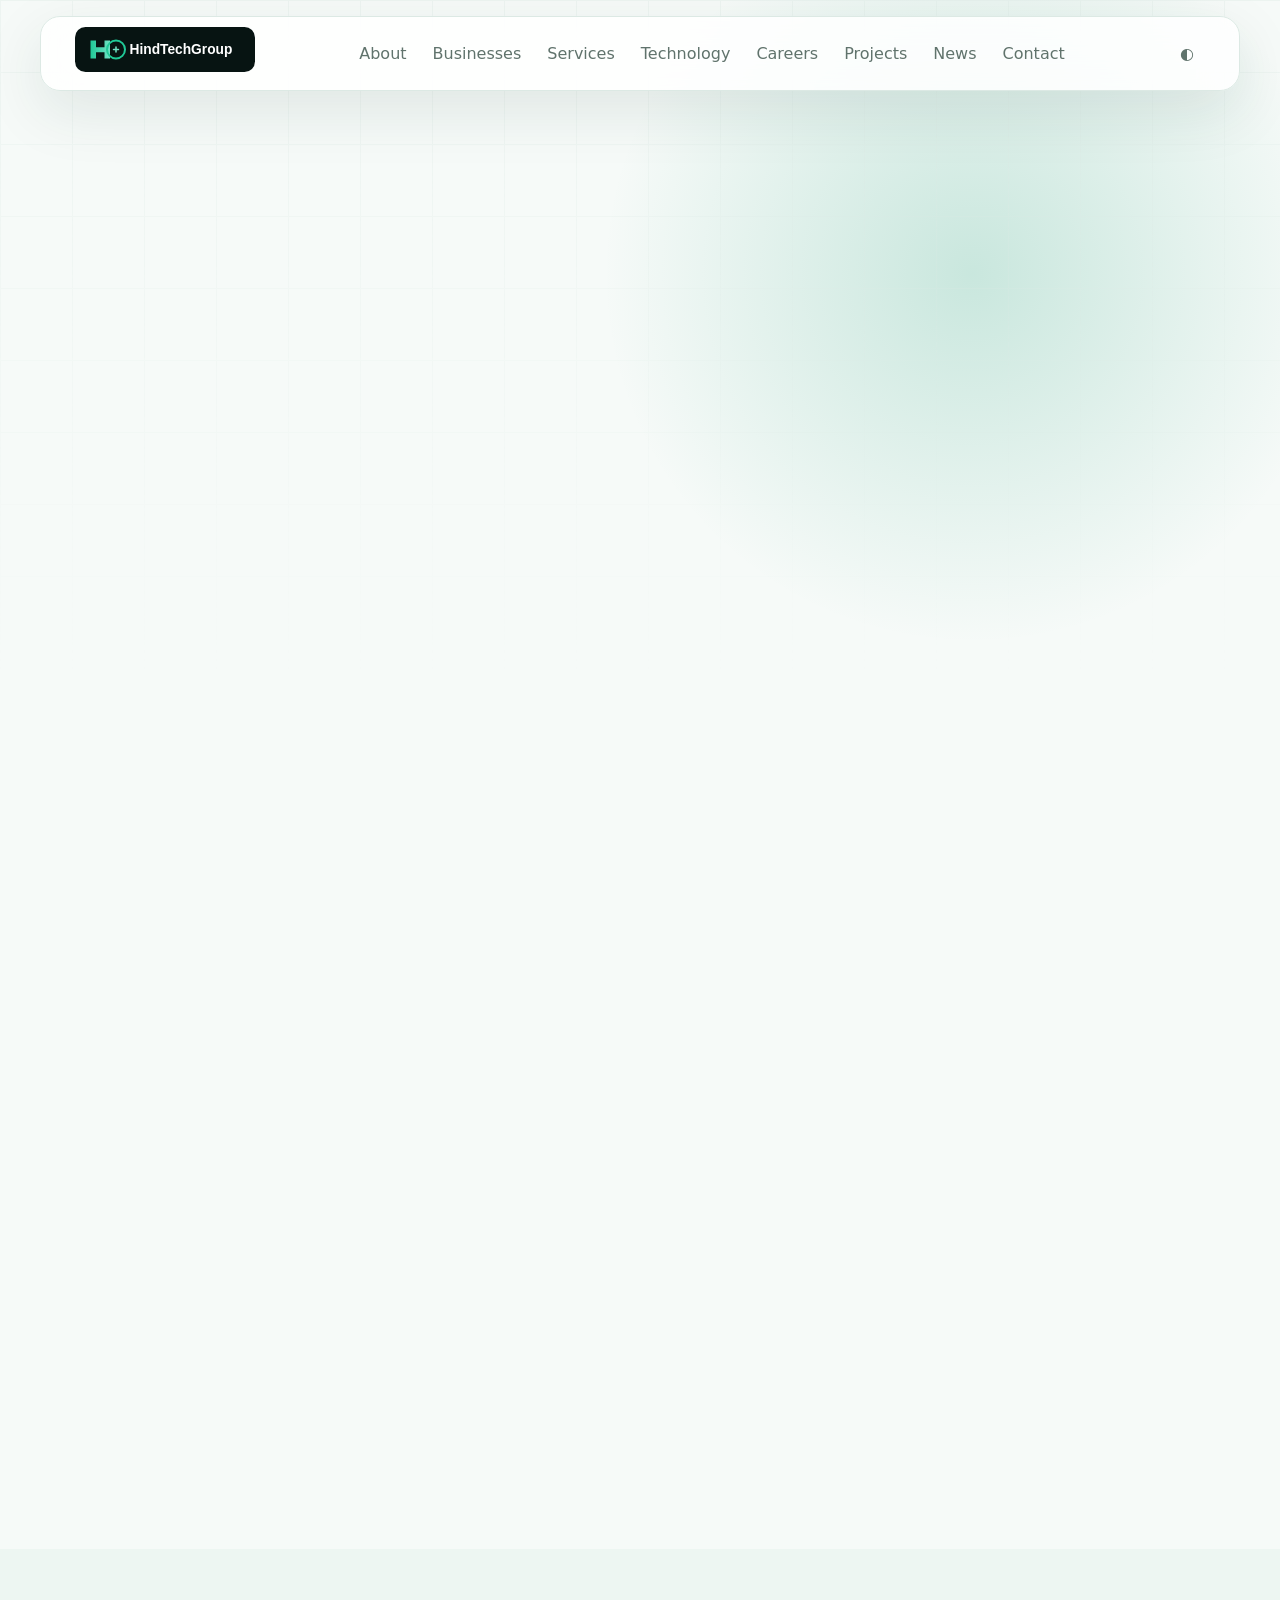
==== index.html @ c5f5387b "Add deployment and SEO files" ====
<!doctype html><html lang="en"><head><meta charset="utf-8"><meta name="viewport" content="width=device-width,initial-scale=1"><meta http-equiv="refresh" content="0; url=View/index.html"><link rel="canonical" href="https://hindtechgroup.com/"><title>HindTechGroup</title></head><body><p>Opening HindTechGroup… <a href="View/index.html">Continue</a></p></body></html>
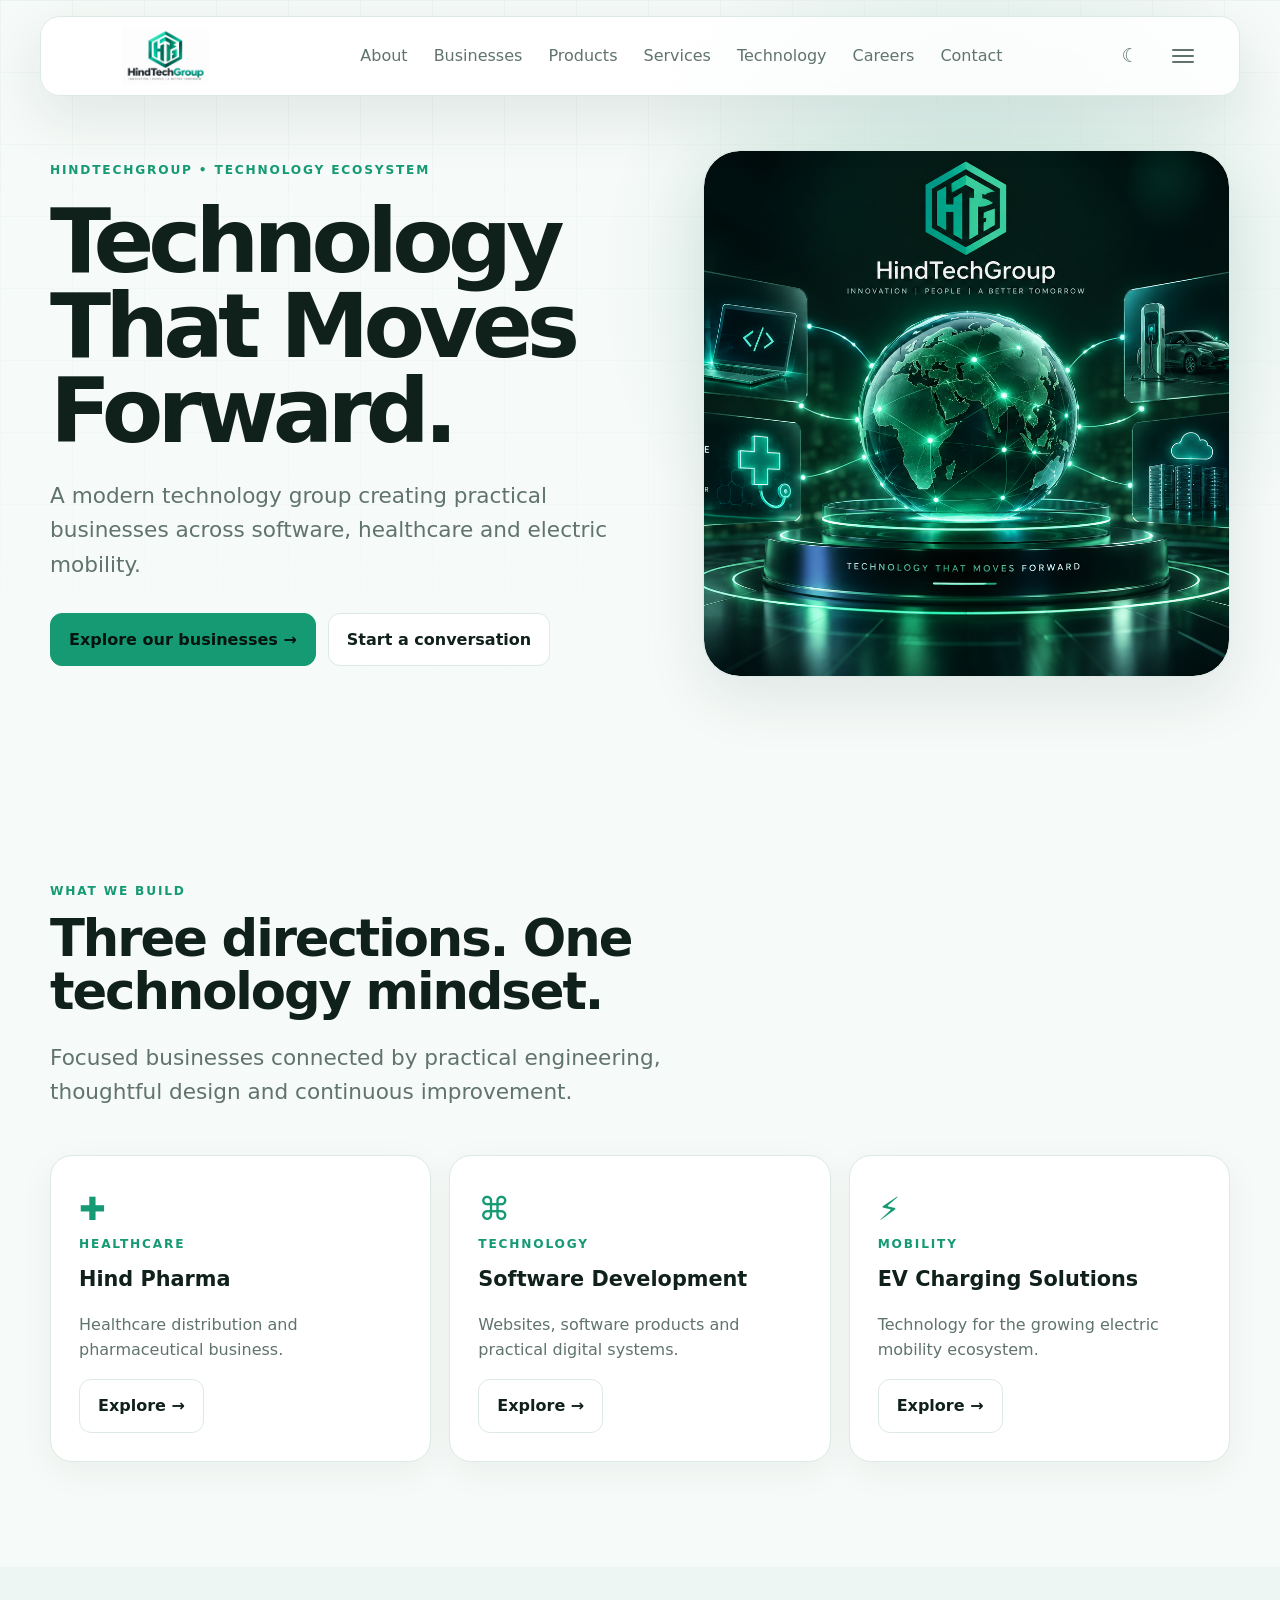
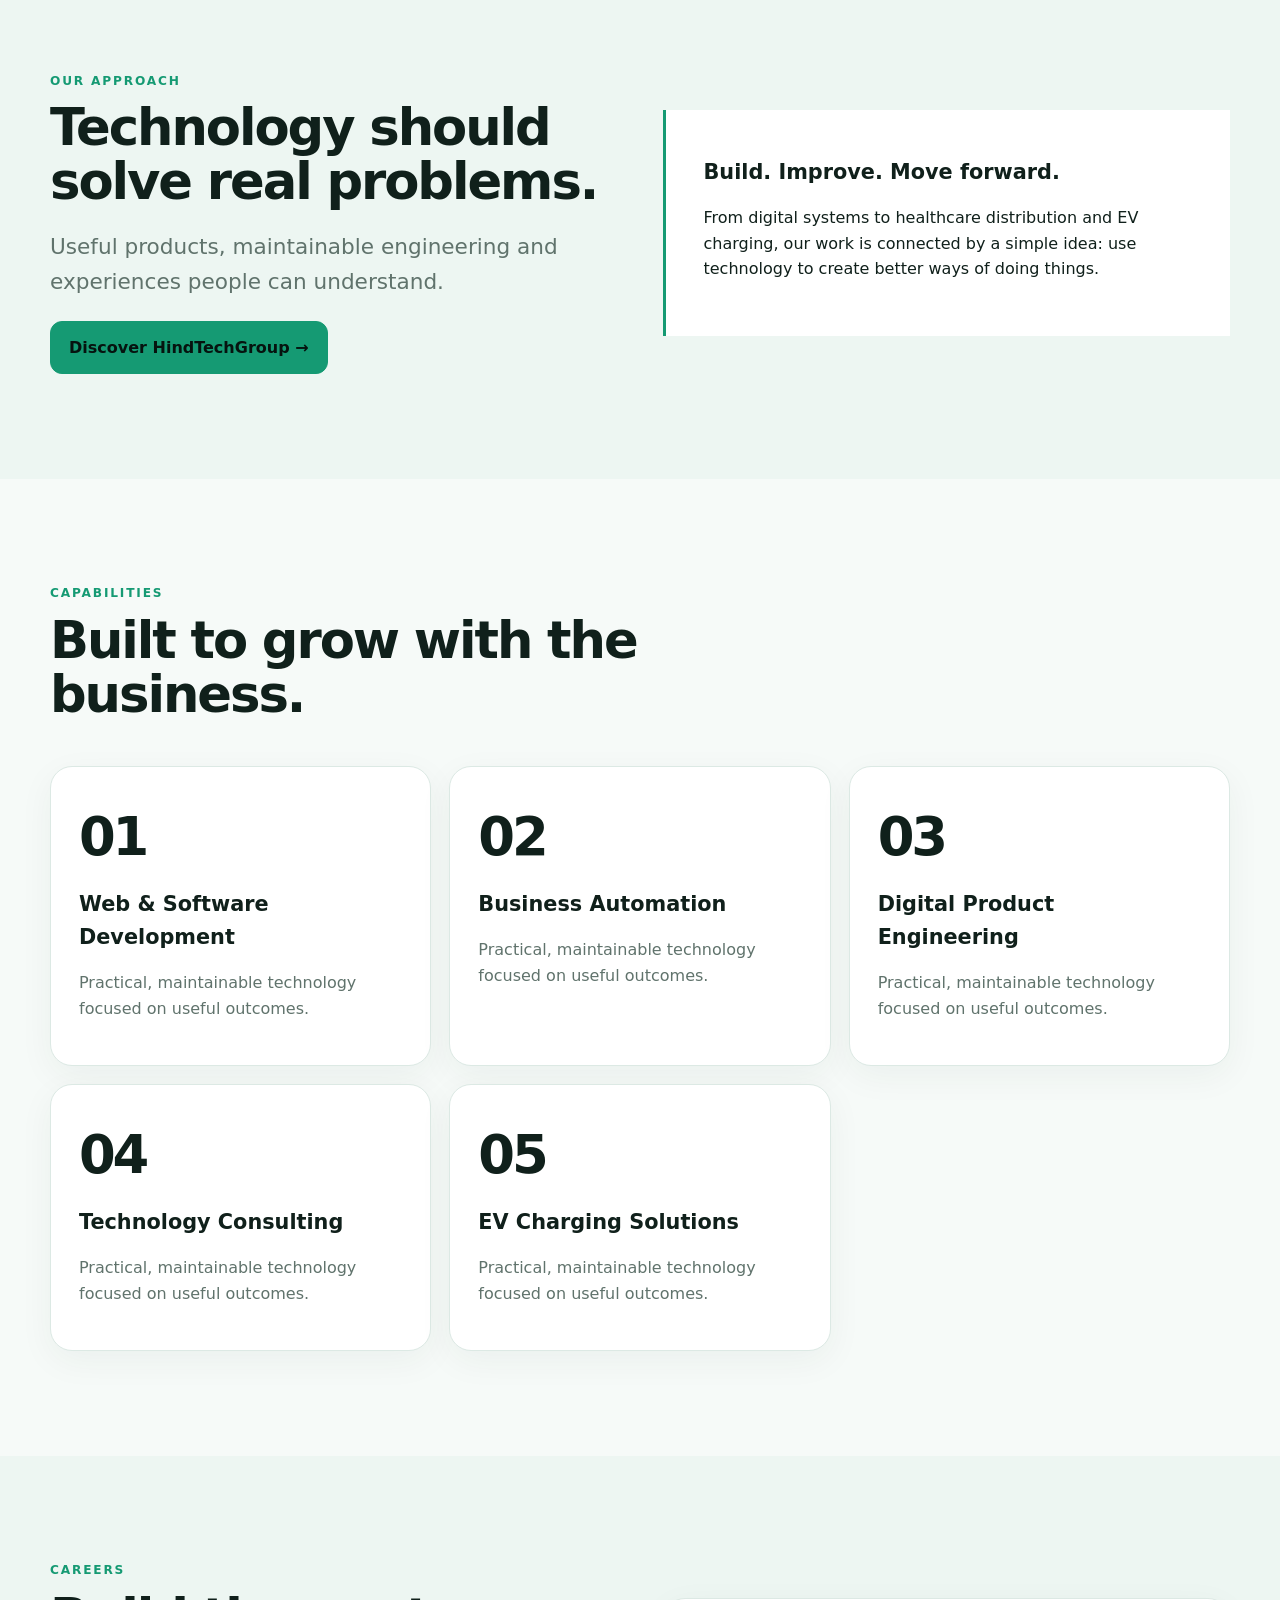
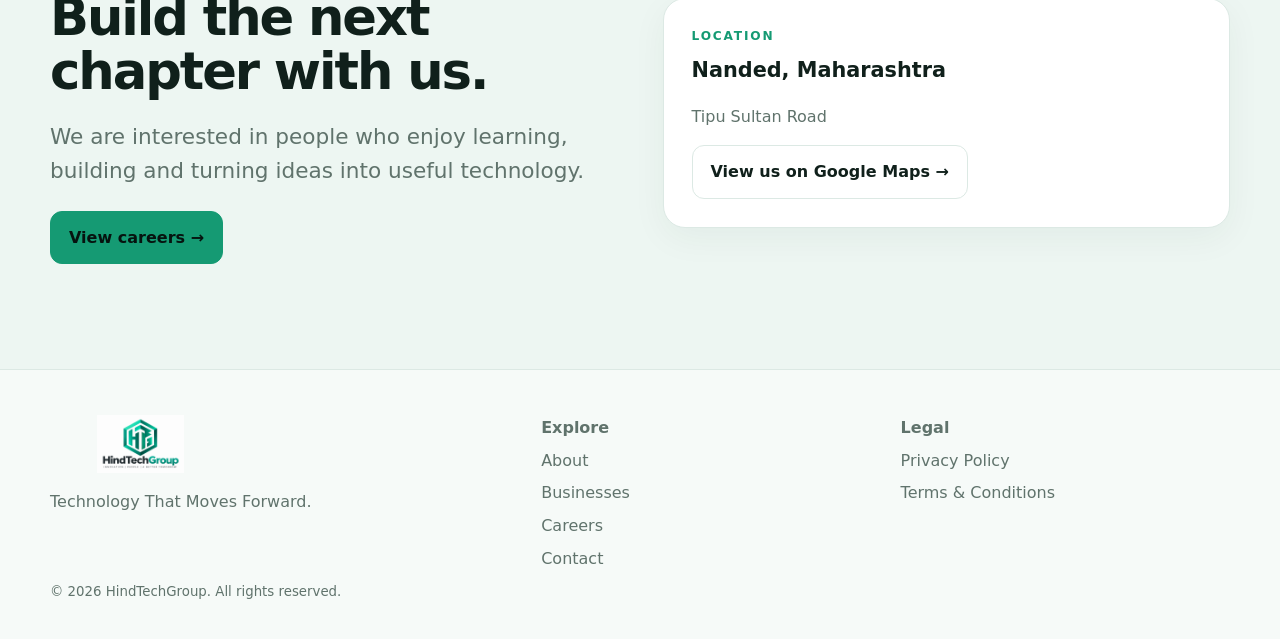
==== commit 829aa386: "Remove root meta-refresh and serve homepage directly" ====
--- a/index.html
+++ b/index.html
@@ -1 +1 @@
-<!doctype html><html lang="en"><head><meta charset="utf-8"><meta name="viewport" content="width=device-width,initial-scale=1"><meta http-equiv="refresh" content="0; url=View/index.html"><link rel="canonical" href="https://hindtechgroup.com/"><title>HindTechGroup</title></head><body><p>Opening HindTechGroup… <a href="View/index.html">Continue</a></p></body></html>+<!doctype html><html lang="en"><head><meta charset="utf-8"><meta name="viewport" content="width=device-width,initial-scale=1"><script>(function(){var n=navigator,s=n.screen||{},u=n.userAgent||'',touch=(n.maxTouchPoints||0)>0,smallScreen=(s.width||0)<=700,appleTouch=/Macintosh|MacIntel/.test(u)&&touch,desktopUA=!/Mobi|Android.*Mobile|iPhone|iPod|Windows Phone/i.test(u),wideViewport=(window.innerWidth||0)>=900;var desktopRequest=touch&&((smallScreen&&desktopUA)||appleTouch&&wideViewport);if(desktopRequest){document.documentElement.dataset.layout='desktop';var v=document.querySelector('meta[name="viewport"]');if(v)v.setAttribute('content','width=980,initial-scale=1');}})();</script><meta name="description" content="HindTechGroup builds technology across software, healthcare and EV charging solutions."><meta name="theme-color" content="#159a73"><link rel="icon" href="Assets/HTG_logo.png"><link rel="preload" as="image" href="Assets/HTG_abstract%203D%20technology.png" fetchpriority="high"><link rel="stylesheet" href="View/styles.css"><title>HindTechGroup — Technology That Moves Forward.</title></head><body><header class="siteHeader"><div class="nav container"><a href="View/index.html"><img class="logo logoLight" src="Assets/HTG_logo.png" alt="HindTechGroup"><img class="logo logoDark" src="Assets/HTG_logo_dark.png" alt="HindTechGroup"></a><nav id="mainNav" class="navLinks" aria-label="Primary navigation"><a href="View/about.html">About</a><a href="View/businesses.html">Businesses</a><a href="View/products.html">Products</a><a href="View/services.html">Services</a><a href="View/technology.html">Technology</a><a href="View/careers.html">Careers</a><a href="View/contact.html">Contact</a></nav><div><button id="themeToggle" class="themeBtn" type="button" aria-label="Switch theme"><span class="themeIcon" aria-hidden="true">☼</span></button><button id="menuToggle" class="menuBtn" type="button" aria-controls="mainNav" aria-expanded="false" aria-label="Open navigation menu"><span class="menuIcon" aria-hidden="true"><i></i><i></i><i></i></span></button></div></div></header><main><section class="hero"><div class="container heroGrid"><div class="reveal"><div class="eyebrow">HINDTECHGROUP • TECHNOLOGY ECOSYSTEM</div><h1>Technology That Moves Forward.</h1><p class="lead">A modern technology group creating practical businesses across software, healthcare and electric mobility.</p><div class="actions"><a class="btn primary" href="View/businesses.html">Explore our businesses →</a><a class="btn secondary" href="View/contact.html">Start a conversation</a></div></div><div class="visual reveal"><img class="heroVisualImage" src="Assets/HTG_abstract%203D%20technology.png" alt="Abstract 3D technology visual representing HindTechGroup" fetchpriority="high" decoding="async"></div></div></section><section class="section"><div class="container"><div class="sectionHead reveal"><div class="eyebrow">What we build</div><h2>Three directions. One technology mindset.</h2><p class="lead">Focused businesses connected by practical engineering, thoughtful design and continuous improvement.</p></div><div id="businessGrid" class="grid3"></div></div></section><section class="section alt"><div class="container split"><div class="reveal"><div class="eyebrow">Our approach</div><h2>Technology should solve real problems.</h2><p class="lead">Useful products, maintainable engineering and experiences people can understand.</p><a class="btn primary" href="View/about.html">Discover HindTechGroup →</a></div><div class="quote reveal"><h3>Build. Improve. Move forward.</h3><p>From digital systems to healthcare distribution and EV charging, our work is connected by a simple idea: use technology to create better ways of doing things.</p></div></div></section><section class="section"><div class="container"><div class="sectionHead reveal"><div class="eyebrow">Capabilities</div><h2>Built to grow with the business.</h2></div><div id="serviceGrid" class="grid3"></div></div></section><section class="section alt"><div class="container split"><div><div class="eyebrow">Careers</div><h2>Build the next chapter with us.</h2><p class="lead">We are interested in people who enjoy learning, building and turning ideas into useful technology.</p><a class="btn primary" href="View/careers.html">View careers →</a></div><div class="card"><div class="eyebrow">Location</div><h3>Nanded, Maharashtra</h3><p>Tipu Sultan Road</p><a class="btn secondary" target="_blank" rel="noopener" href="https://www.google.com/maps/search/?api=1&query=19.163365,77.329190">View us on Google Maps →</a></div></div></section></main><footer class="footer"><div class="container footerGrid"><div><img class="logo logoLight" src="Assets/HTG_logo.png" alt="HindTechGroup" loading="lazy" decoding="async"><img class="logo logoDark" src="Assets/HTG_logo_dark.png" alt="HindTechGroup" loading="lazy" decoding="async"><p>Technology That Moves Forward.</p></div><div><strong>Explore</strong><a href="View/about.html">About</a><a href="View/businesses.html">Businesses</a><a href="View/careers.html">Careers</a><a href="View/contact.html">Contact</a></div><div><strong>Legal</strong><a href="View/privacy.html">Privacy Policy</a><a href="View/terms.html">Terms & Conditions</a></div></div><div class="container"><small>© <span id="year"></span> HindTechGroup. All rights reserved.</small></div></footer><script type="module" src="View/site.js"></script></body></html>
--- a/View/styles.css
+++ b/View/styles.css
@@ -0,0 +1,2 @@
+:root{--bg:#f6faf8;--surface:#fff;--surface2:#edf6f2;--text:#10201b;--muted:#60736c;--line:#dce9e4;--brand:#159a73;--glow:rgba(21,154,115,.2);--shadow:0 20px 60px rgba(18,60,48,.1);--max:1180px}html[data-theme=dark]{--bg:#07110e;--surface:#0d1a16;--surface2:#11251f;--text:#eefaf6;--muted:#a2b9b0;--line:#1d3930;--brand:#34d6a3;--glow:rgba(52,214,163,.16);--shadow:0 24px 80px rgba(0,0,0,.35)}*{box-sizing:border-box}html{scroll-behavior:smooth}body{margin:0;background:var(--bg);color:var(--text);font-family:Inter,system-ui,-apple-system,"Segoe UI",sans-serif;line-height:1.6}a{color:inherit;text-decoration:none}button,input,textarea{font:inherit}img{max-width:100%}.container{width:min(var(--max),calc(100% - 40px));margin:auto}.siteHeader{position:fixed;z-index:50;top:16px;left:50%;transform:translateX(-50%);width:min(1200px,calc(100% - 28px));padding:10px 14px;background:color-mix(in srgb,var(--surface) 84%,transparent);border:1px solid var(--line);backdrop-filter:blur(18px);border-radius:20px;box-shadow:var(--shadow)}.nav{display:flex;align-items:center;justify-content:space-between;gap:18px}.nav>a{display:flex;align-items:center;justify-content:flex-start;flex:0 0 auto}.nav>div:last-child{display:flex;align-items:center;justify-content:flex-end;gap:8px;flex:0 0 auto}.nav>div:last-child button{display:inline-flex;align-items:center;justify-content:center;vertical-align:middle}.logo{width:180px;height:58px;display:block;object-fit:contain;object-position:center}.logoLight{object-fit:contain;object-position:center}.logoDark{display:none;object-fit:contain;object-position:center}html[data-theme=dark] .logoLight{display:none}html[data-theme=dark] .logoDark{display:block}.navLinks{display:flex;gap:4px;align-items:center}.navLinks a,.themeBtn,.menuBtn{padding:9px 11px;border:0;background:transparent;color:var(--muted);border-radius:10px;cursor:pointer}.navLinks a:hover,.themeBtn:hover{color:var(--text);background:var(--surface2)}.menuBtn{display:none}.hero{min-height:760px;display:grid;align-items:center;position:relative;overflow:hidden;padding:150px 0 100px;background:radial-gradient(circle at 76% 36%,var(--glow),transparent 34%)}.hero:before{content:"";position:absolute;inset:0;opacity:.35;background-image:linear-gradient(var(--line) 1px,transparent 1px),linear-gradient(90deg,var(--line) 1px,transparent 1px);background-size:72px 72px;mask-image:linear-gradient(to bottom,#000,transparent 90%)}.heroGrid{position:relative;display:grid;grid-template-columns:1.05fr .95fr;gap:70px;align-items:center}.eyebrow{font-size:.76rem;font-weight:800;letter-spacing:.15em;text-transform:uppercase;color:var(--brand)}h1{font-size:clamp(3.3rem,7vw,6.8rem);line-height:.95;letter-spacing:-.065em;margin:18px 0 25px}h2{font-size:clamp(2rem,4vw,3.5rem);line-height:1.05;letter-spacing:-.04em;margin:10px 0 16px}h3{margin:8px 0;font-size:1.3rem}.lead{font-size:clamp(1.05rem,1.8vw,1.35rem);color:var(--muted);max-width:650px}.actions{display:flex;flex-wrap:wrap;gap:12px;margin-top:30px}.btn{display:inline-flex;align-items:center;justify-content:center;gap:8px;border-radius:12px;padding:13px 18px;font-weight:750;border:1px solid var(--line)}.btn.primary{background:var(--brand);color:#06130f;border-color:var(--brand)}.btn.secondary{background:var(--surface)}.visual{min-height:430px;border:1px solid var(--line);border-radius:36px;background:var(--surface);box-shadow:var(--shadow);position:relative;overflow:hidden}.heroVisualImage{display:block;width:100%;height:100%;min-height:430px;object-fit:cover;object-position:center;border-radius:inherit}.section{padding:105px 0}.section.alt{background:var(--surface2)}.sectionHead{max-width:760px;margin-bottom:45px}.grid3{display:grid;grid-template-columns:repeat(3,1fr);gap:18px}.card{padding:28px;border:1px solid var(--line);background:var(--surface);border-radius:22px;box-shadow:0 10px 35px rgba(10,50,40,.05)}.card p{color:var(--muted)}.icon{font-size:2rem;color:var(--brand)}.number{font-size:3.3rem;font-weight:850;letter-spacing:-.06em}.split{display:grid;grid-template-columns:1fr 1fr;gap:45px;align-items:center}.quote{padding:38px;border-left:3px solid var(--brand);background:var(--surface)}.footer{padding:45px 0 35px;border-top:1px solid var(--line);color:var(--muted)}.footerGrid{display:grid;grid-template-columns:1.4fr 1fr 1fr;gap:30px}.footer a{display:block;margin:7px 0}.form{display:grid;gap:14px}.formGrid{display:grid;grid-template-columns:1fr 1fr;gap:14px}.field{display:grid;gap:7px}.field label{font-weight:700;font-size:.9rem}.field input,.field textarea{width:100%;padding:13px 14px;border:1px solid var(--line);background:var(--surface);color:var(--text);border-radius:11px;outline:none}.field input:focus,.field textarea:focus{border-color:var(--brand);box-shadow:0 0 0 4px var(--glow)}.formStatus{color:var(--brand);min-height:24px}.reveal{opacity:0;transform:translateY(18px);transition:opacity .65s ease,transform .65s ease}.reveal.is-visible{opacity:1;transform:none}.pageHero{padding:180px 0 85px;background:radial-gradient(circle at 80% 30%,var(--glow),transparent 30%)}.map{width:100%;height:300px;border:0;border-radius:22px}.legal{max-width:850px}.legal h2{font-size:1.7rem;margin-top:38px}@media(max-width:900px){.heroGrid,.split{grid-template-columns:1fr}.visual{min-height:0}.heroVisualImage{height:auto;min-height:0;object-fit:contain;object-position:center}.grid3{grid-template-columns:1fr}.navLinks{position:absolute;top:calc(100% + 10px);left:0;right:0;display:none;padding:14px;background:color-mix(in srgb,var(--surface) 96%,transparent);border:1px solid var(--line);border-radius:22px;flex-direction:column;align-items:stretch;box-shadow:0 24px 70px rgba(10,50,40,.16);backdrop-filter:blur(20px);overflow:hidden}.navLinks.is-open{display:flex;animation:menuIn .22s ease both}.navLinks a{display:flex;align-items:center;justify-content:space-between;padding:14px 16px;font-size:1.05rem;font-weight:650;border-bottom:1px solid var(--line)}.navLinks a:last-child{border-bottom:0}.navLinks a::after{content:"↗";color:var(--brand);font-size:.9rem;opacity:.65}.navLinks a:hover{background:var(--surface2);color:var(--text);transform:translateX(3px)}.menuBtn{font-size:1.45rem;line-height:1;min-width:44px;min-height:44px}.themeBtn{font-size:1.15rem;min-width:44px;min-height:44px}@keyframes menuIn{from{opacity:0;transform:translateY(-8px) scale(.98)}to{opacity:1;transform:none}}.menuBtn{display:inline-block}.footerGrid{grid-template-columns:1fr 1fr}.formGrid{grid-template-columns:1fr}}@media(max-width:600px){.map{height:230px}.container{width:calc(100% - 28px)}.siteHeader{top:9px}.logo{width:155px;height:52px}.logoLight{object-fit:contain;object-position:center}.logoDark{object-fit:contain;object-position:left center}.hero{min-height:auto;padding:135px 0 70px}h1{font-size:3.5rem}.section{padding:75px 0}.footerGrid{grid-template-columns:1fr}.btn{width:100%}.actions{flex-direction:column}}
+:focus-visible{outline:3px solid var(--brand);outline-offset:3px}.themeIcon{display:inline-grid;place-items:center;width:1.2em;height:1.2em;font-size:1.2em;line-height:1}.menuIcon{display:inline-flex;flex-direction:column;justify-content:center;gap:4px;width:22px;height:22px}.menuIcon i{display:block;width:22px;height:2px;border-radius:2px;background:currentColor;transition:transform .2s ease,opacity .2s ease}.menuBtn[aria-expanded="true"] .menuIcon i:nth-child(1){transform:translateY(6px) rotate(45deg)}.menuBtn[aria-expanded="true"] .menuIcon i:nth-child(2){opacity:0}.menuBtn[aria-expanded="true"] .menuIcon i:nth-child(3){transform:translateY(-6px) rotate(-45deg)}body{overflow-x:hidden}.visual{aspect-ratio:1/1;min-height:0}.heroVisualImage{width:100%;height:100%;min-height:0;object-fit:cover;object-position:center}.btn{transition:transform .2s ease,box-shadow .2s ease}.btn:hover{transform:translateY(-2px);box-shadow:0 10px 25px var(--glow)}@media(max-width:900px){.heroVisualImage{height:auto;min-height:0;object-fit:contain}.visual{aspect-ratio:auto}.navLinks{max-height:calc(100vh - 110px);overflow:auto;-webkit-overflow-scrolling:touch}}@media(max-width:600px){.logo{width:155px;height:52px}.heroVisualImage{width:100%;height:auto;display:block;object-fit:contain}.visual{height:auto}.btn{min-height:50px}}@media(prefers-reduced-motion:reduce){*,*::before,*::after{scroll-behavior:auto!important;animation-duration:.01ms!important;animation-iteration-count:1!important;transition-duration:.01ms!important}}.legalText{white-space:normal;overflow-wrap:anywhere;word-break:break-word;hyphens:auto}.legalText p,.legalText h2{max-width:100%}
